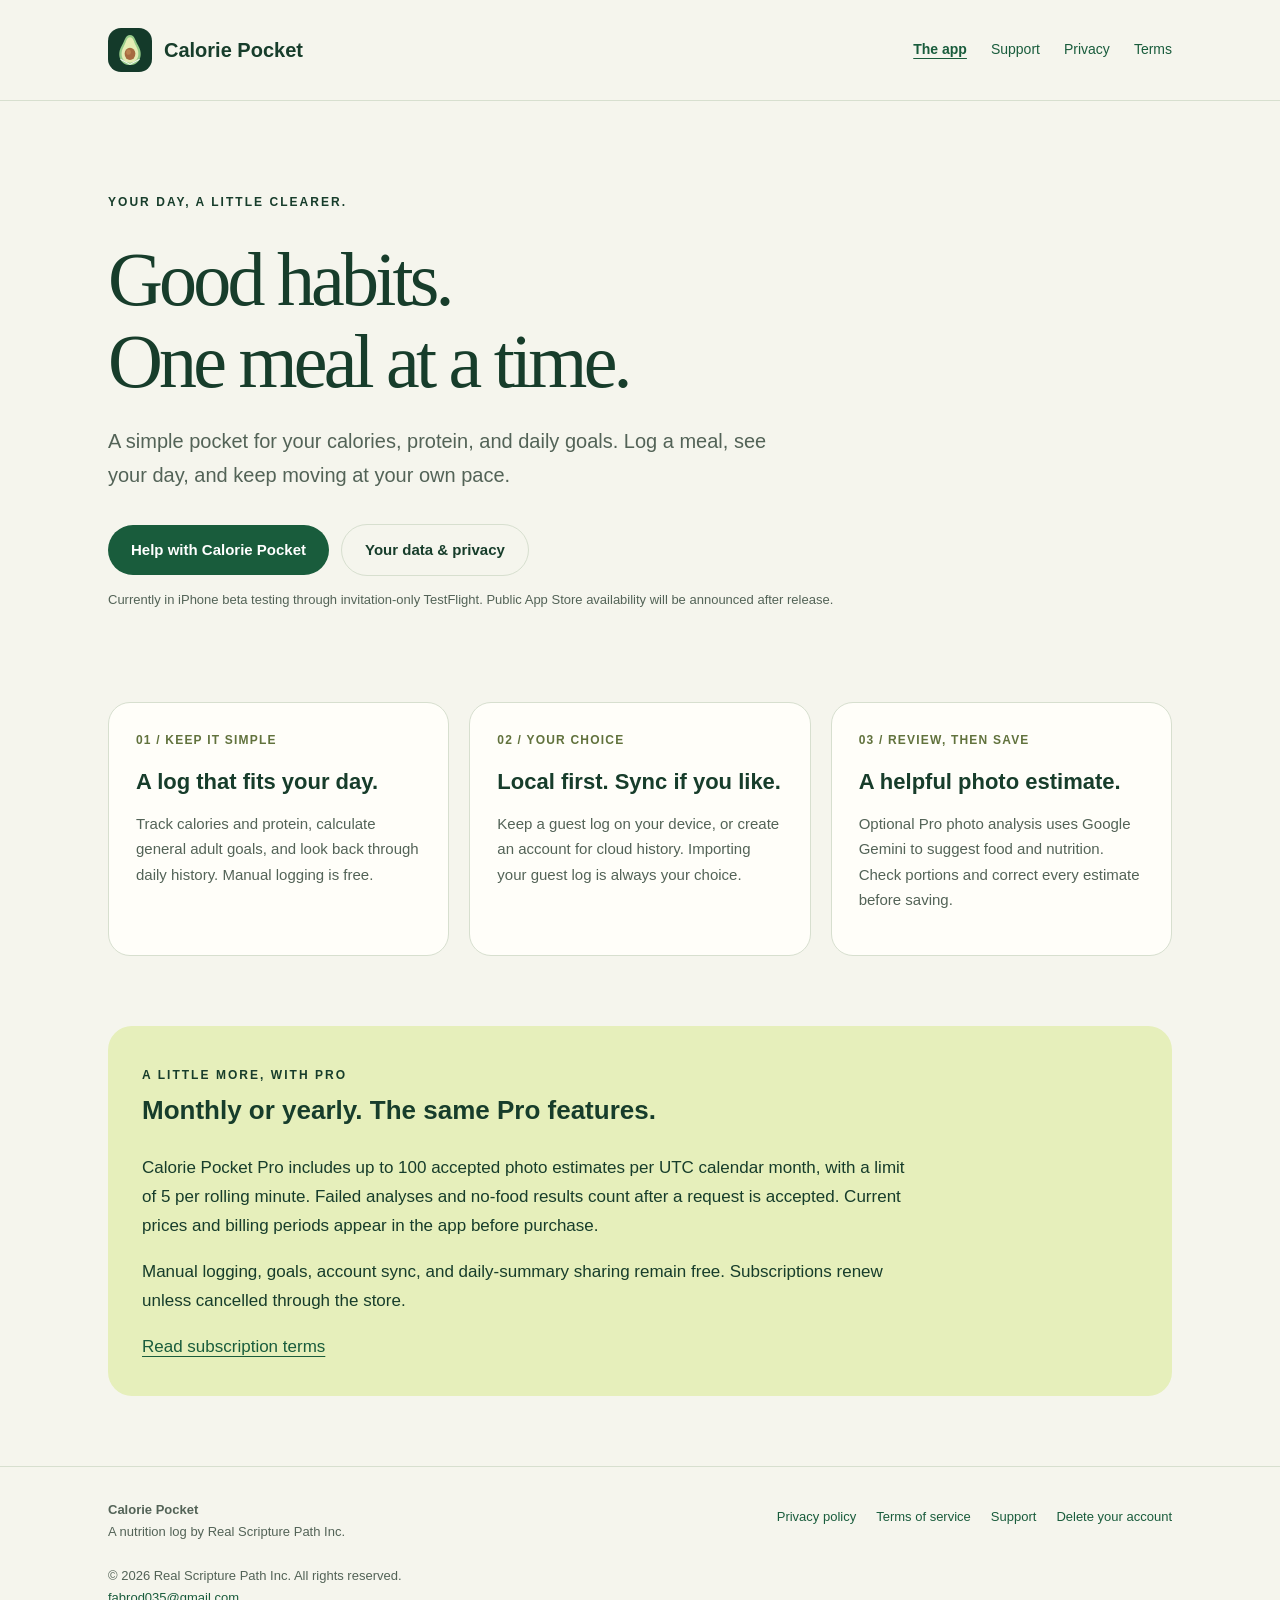
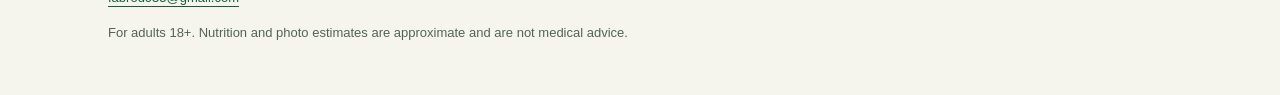
==== index.html @ abe977d9 "Publish Calorie Pocket support and legal website" ====
<!doctype html>
<html lang="en"><head><meta charset="utf-8"><meta name="viewport" content="width=device-width, initial-scale=1"><title>A little clarity at every meal — Calorie Pocket</title><meta name="description" content="Calorie Pocket helps adults log calories and protein, review daily history, and keep a clearer picture of their nutrition."><meta name="theme-color" content="#173d2b"><meta name="color-scheme" content="light"><link rel="icon" href="mark.svg" type="image/svg+xml"><link rel="stylesheet" href="styles.css"></head>
<body><a class="skip" href="#main">Skip to content</a><header><div class="wrap header"><a class="brand" href="index.html"><img src="mark.svg" width="44" height="44" alt="">Calorie Pocket</a><nav aria-label="Main navigation"><a href="index.html" aria-current="page">The app</a><a href="support.html">Support</a><a href="privacy.html">Privacy</a><a href="terms.html">Terms</a></nav></div></header><main id="main" class="wrap"><section class="hero"><span class="eyebrow">Your day, a little clearer.</span><h1>Good habits.<br>One meal at a time.</h1><p class="intro">A simple pocket for your calories, protein, and daily goals. Log a meal, see your day, and keep moving at your own pace.</p><a class="button" href="support.html">Help with Calorie Pocket</a><a class="button outline" href="privacy.html">Your data &amp; privacy</a><p class="fine">Currently in iPhone beta testing through invitation-only TestFlight. Public App Store availability will be announced after release.</p></section><section class="cards" aria-label="App features"><article class="card"><span class="number">01 / KEEP IT SIMPLE</span><h2>A log that fits your day.</h2><p>Track calories and protein, calculate general adult goals, and look back through daily history. Manual logging is free.</p></article><article class="card"><span class="number">02 / YOUR CHOICE</span><h2>Local first. Sync if you like.</h2><p>Keep a guest log on your device, or create an account for cloud history. Importing your guest log is always your choice.</p></article><article class="card"><span class="number">03 / REVIEW, THEN SAVE</span><h2>A helpful photo estimate.</h2><p>Optional Pro photo analysis uses Google Gemini to suggest food and nutrition. Check portions and correct every estimate before saving.</p></article></section><section class="band"><span class="eyebrow">A little more, with Pro</span><h2>Monthly or yearly. The same Pro features.</h2><p>Calorie Pocket Pro includes up to 100 accepted photo estimates per UTC calendar month, with a limit of 5 per rolling minute. Failed analyses and no-food results count after a request is accepted. Current prices and billing periods appear in the app before purchase.</p><p>Manual logging, goals, account sync, and daily-summary sharing remain free. Subscriptions renew unless cancelled through the store.</p><a href="terms.html#subscriptions">Read subscription terms</a></section></main><footer><div class="wrap"><div class="footer-top"><p><strong>Calorie Pocket</strong><br>A nutrition log by Real Scripture Path Inc.</p><nav aria-label="Footer navigation"><a href="privacy.html">Privacy policy</a><a href="terms.html">Terms of service</a><a href="support.html">Support</a><a href="delete-account.html">Delete your account</a></nav></div><p>© 2026 Real Scripture Path Inc. All rights reserved.<br><a href="mailto:fabrod035@gmail.com">fabrod035@gmail.com</a></p><p class="fine">For adults 18+. Nutrition and photo estimates are approximate and are not medical advice.</p></div></footer></body></html>
---- styles.css ----
@charset "UTF-8";
:root{color-scheme:light;--ink:#173d2b;--muted:#536357;--paper:#f5f5ed;--line:#d7dfcf;--green:#195c3c;--white:#fffef9;--lime:#e6efbb}*{box-sizing:border-box}body{margin:0;background:var(--paper);color:var(--ink);font:17px/1.7 -apple-system,BlinkMacSystemFont,"Segoe UI",sans-serif}a{color:var(--green);text-underline-offset:4px}a:hover{text-decoration-thickness:2px}a:focus-visible,summary:focus-visible{outline:3px solid #7c861c;outline-offset:5px;border-radius:3px}.skip{position:absolute;top:-90px;left:20px;background:white;padding:12px;z-index:10}.skip:focus{top:12px}.wrap{max-width:1120px;margin:auto;padding:0 28px}header{border-bottom:1px solid var(--line)}.header{display:flex;align-items:center;justify-content:space-between;gap:22px;min-height:100px;padding-top:20px;padding-bottom:20px}.brand{display:flex;align-items:center;gap:12px;font-size:20px;font-weight:750;text-decoration:none;color:var(--ink);white-space:nowrap}.brand img{width:44px;height:44px;border-radius:13px}nav{display:flex;flex-wrap:wrap;gap:10px 24px}nav a{font-size:14px;text-decoration:none;padding:7px 0}nav a[aria-current=page]{text-decoration:underline;font-weight:700}.eyebrow{text-transform:uppercase;letter-spacing:.17em;font-weight:750;font-size:12px}.hero{padding:86px 0 78px}.hero h1{font-family:Georgia,"Times New Roman",serif;font-size:clamp(44px,7vw,76px);font-weight:400;letter-spacing:-.05em;line-height:1.08;margin:22px 0;max-width:800px}.intro{font-size:20px;max-width:690px;color:var(--muted)}.button{display:inline-block;padding:12px 23px;border-radius:100px;background:var(--green);color:white;text-decoration:none;font-weight:650;font-size:15px;margin:12px 12px 0 0}.button.outline{background:transparent;border:1px solid var(--line);color:var(--ink)}.cards{display:grid;grid-template-columns:repeat(3,1fr);gap:20px;margin:0 0 70px}.card{background:var(--white);border:1px solid var(--line);border-radius:22px;padding:27px}.number{display:block;font-size:12px;font-weight:750;color:#61723d;letter-spacing:.1em}.card h2{font-size:22px;line-height:1.25;margin:18px 0 12px}.card p{font-size:15px;color:var(--muted)}.band{padding:34px;background:var(--lime);border-radius:24px;margin:0 0 70px}.band h2{margin-top:0;font-size:26px}.band p{max-width:780px}.page-title{padding:58px 0 36px;border-bottom:1px solid var(--line);margin-bottom:42px}.page-title h1{font-family:Georgia,"Times New Roman",serif;font-weight:400;font-size:clamp(38px,5vw,56px);line-height:1.15;letter-spacing:-.035em;margin:15px 0}.page-title p{max-width:750px;color:var(--muted)}.date{font-size:13px}.legal-layout{display:grid;grid-template-columns:205px minmax(0,1fr);gap:56px;padding-bottom:65px}.contents{font-size:13px;position:sticky;top:24px;align-self:start}.contents strong{display:block;margin-bottom:10px}.contents a{display:block;padding:5px 0;text-decoration:none}.prose{max-width:800px;min-width:0}.prose h2{font-size:23px;line-height:1.35;margin:36px 0 12px;scroll-margin-top:24px}.prose h2:first-child{margin-top:0}.prose h3{font-size:18px;margin:24px 0 8px}.prose p{margin:0 0 18px;color:#344e3c}.prose li{margin-bottom:9px;color:#344e3c}.prose ul,.prose ol{padding-left:23px}.notice{padding:22px 24px;background:var(--lime);border-radius:15px;margin-bottom:28px}.notice p:last-child{margin-bottom:0}.table-wrap{overflow:auto;border:1px solid var(--line);border-radius:14px;margin:22px 0}table{width:100%;border-collapse:collapse;text-align:left;font-size:14px;background:var(--white)}th,td{padding:15px;border-bottom:1px solid var(--line);vertical-align:top}th{color:var(--ink);background:#edf0e3}tr:last-child td{border:0}details{border-bottom:1px solid var(--line);padding:18px 0}summary{cursor:pointer;font-weight:650;font-size:18px}details p{padding-top:14px}footer{border-top:1px solid var(--line);padding:32px 0 38px;font-size:13px;color:var(--muted)}.footer-top{display:flex;justify-content:space-between;gap:20px;flex-wrap:wrap;margin-bottom:22px}.footer-top p{margin:0}footer nav{gap:10px 20px}footer nav a{font-size:13px}.fine{font-size:13px;color:var(--muted)}@media(max-width:760px){.header{align-items:flex-start;flex-direction:column;gap:12px;min-height:0}.wrap{padding-left:21px;padding-right:21px}nav{gap:8px 19px}.hero{padding:48px 0}.intro{font-size:18px}.cards{grid-template-columns:1fr;gap:13px;margin-bottom:38px}.card{padding:24px}.card h2{margin-top:9px}.band{padding:25px;margin-bottom:40px}.page-title{padding-top:36px;margin-bottom:28px}.legal-layout{display:block}.contents{position:static;border-bottom:1px solid var(--line);padding-bottom:20px;margin-bottom:30px}.contents a{display:inline-block;margin-right:17px}.prose h2{font-size:22px}.table-wrap{margin-left:-2px;margin-right:-2px}th,td{padding:12px;min-width:140px}}@media(prefers-reduced-motion:no-preference){html{scroll-behavior:smooth}}@media print{header,footer,.contents,.skip,.button{display:none}.legal-layout{display:block}.wrap{max-width:none;padding:0}.page-title{padding-top:0}body{font-size:11pt;background:white}.notice{border:1px solid #aaa}a{color:inherit}.prose{max-width:none}}
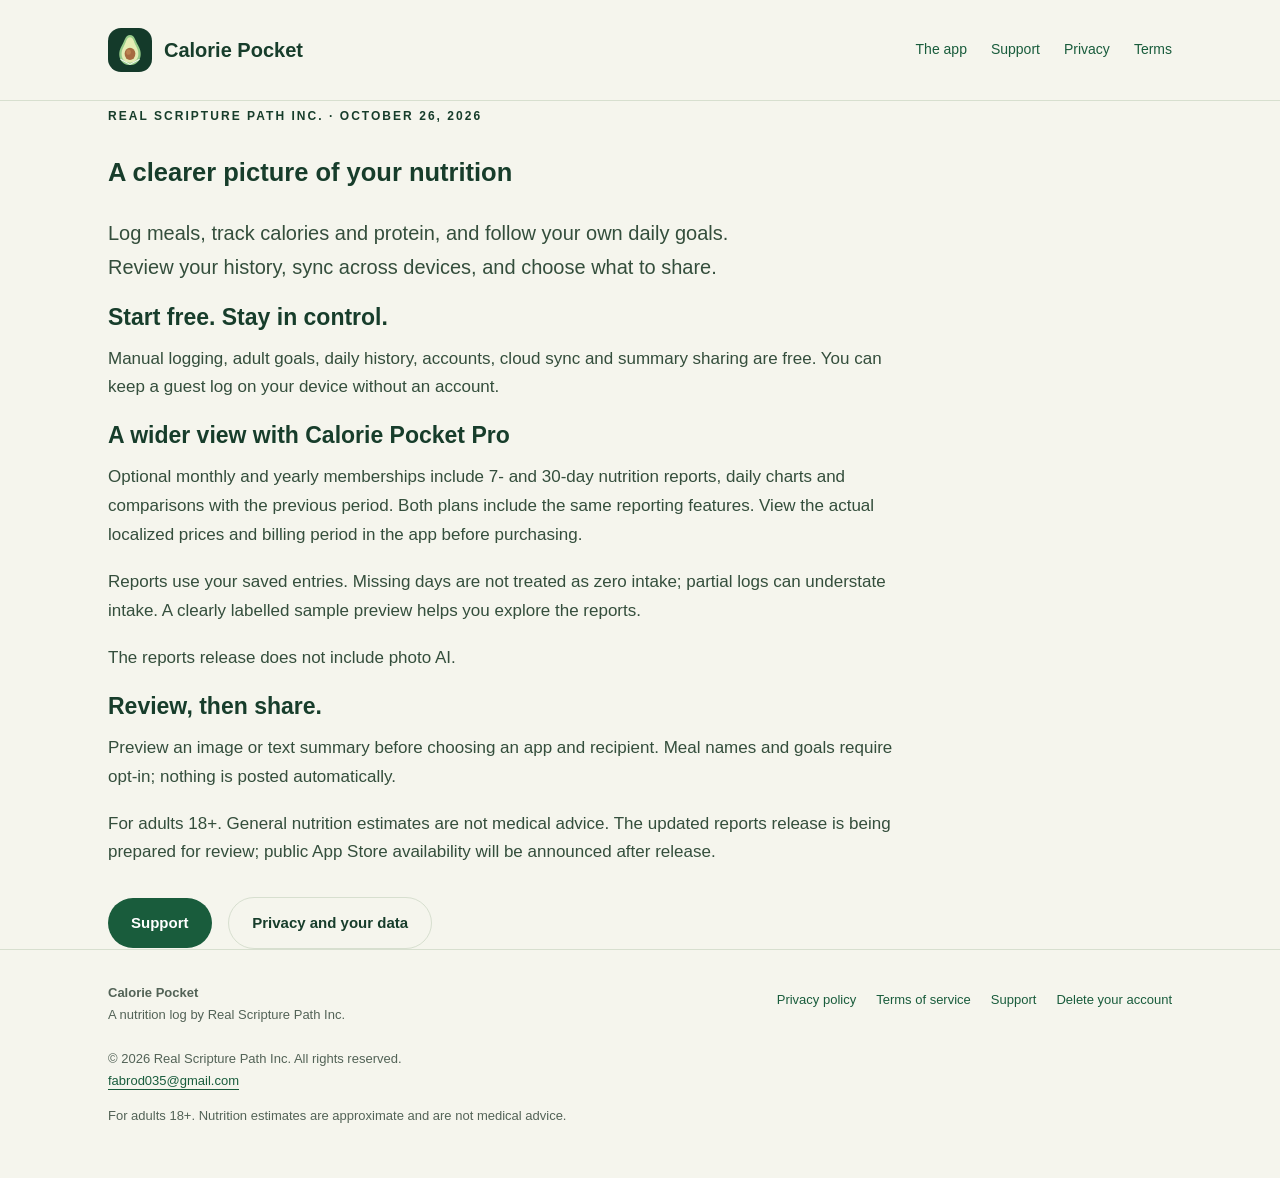
==== commit c952266f: "Describe free core tracking and optional Pro nutrition reports" ====
--- a/index.html
+++ b/index.html
@@ -1,3 +1,3 @@
 <!doctype html>
-<html lang="en"><head><meta charset="utf-8"><meta name="viewport" content="width=device-width, initial-scale=1"><title>A little clarity at every meal — Calorie Pocket</title><meta name="description" content="Calorie Pocket helps adults log calories and protein, review daily history, and keep a clearer picture of their nutrition."><meta name="theme-color" content="#173d2b"><meta name="color-scheme" content="light"><link rel="icon" href="mark.svg" type="image/svg+xml"><link rel="stylesheet" href="styles.css"></head>
-<body><a class="skip" href="#main">Skip to content</a><header><div class="wrap header"><a class="brand" href="index.html"><img src="mark.svg" width="44" height="44" alt="">Calorie Pocket</a><nav aria-label="Main navigation"><a href="index.html" aria-current="page">The app</a><a href="support.html">Support</a><a href="privacy.html">Privacy</a><a href="terms.html">Terms</a></nav></div></header><main id="main" class="wrap"><section class="hero"><span class="eyebrow">Your day, a little clearer.</span><h1>Good habits.<br>One meal at a time.</h1><p class="intro">A simple pocket for your calories, protein, and daily goals. Log a meal, see your day, and keep moving at your own pace.</p><a class="button" href="support.html">Help with Calorie Pocket</a><a class="button outline" href="privacy.html">Your data &amp; privacy</a><p class="fine">Currently in iPhone beta testing through invitation-only TestFlight. Public App Store availability will be announced after release.</p></section><section class="cards" aria-label="App features"><article class="card"><span class="number">01 / KEEP IT SIMPLE</span><h2>A log that fits your day.</h2><p>Track calories and protein, calculate general adult goals, and look back through daily history. Manual logging is free.</p></article><article class="card"><span class="number">02 / YOUR CHOICE</span><h2>Local first. Sync if you like.</h2><p>Keep a guest log on your device, or create an account for cloud history. Importing your guest log is always your choice.</p></article><article class="card"><span class="number">03 / REVIEW, THEN SAVE</span><h2>A helpful photo estimate.</h2><p>Optional Pro photo analysis uses Google Gemini to suggest food and nutrition. Check portions and correct every estimate before saving.</p></article></section><section class="band"><span class="eyebrow">A little more, with Pro</span><h2>Monthly or yearly. The same Pro features.</h2><p>Calorie Pocket Pro includes up to 100 accepted photo estimates per UTC calendar month, with a limit of 5 per rolling minute. Failed analyses and no-food results count after a request is accepted. Current prices and billing periods appear in the app before purchase.</p><p>Manual logging, goals, account sync, and daily-summary sharing remain free. Subscriptions renew unless cancelled through the store.</p><a href="terms.html#subscriptions">Read subscription terms</a></section></main><footer><div class="wrap"><div class="footer-top"><p><strong>Calorie Pocket</strong><br>A nutrition log by Real Scripture Path Inc.</p><nav aria-label="Footer navigation"><a href="privacy.html">Privacy policy</a><a href="terms.html">Terms of service</a><a href="support.html">Support</a><a href="delete-account.html">Delete your account</a></nav></div><p>© 2026 Real Scripture Path Inc. All rights reserved.<br><a href="mailto:fabrod035@gmail.com">fabrod035@gmail.com</a></p><p class="fine">For adults 18+. Nutrition and photo estimates are approximate and are not medical advice.</p></div></footer></body></html>+<html lang="en"><head><meta charset="utf-8"><meta name="viewport" content="width=device-width, initial-scale=1"><title>A clearer picture of your nutrition — Calorie Pocket</title><meta name="description" content="Support for Calorie Pocket accounts, meal logs, subscriptions, and photo estimates."><meta name="theme-color" content="#173d2b"><meta name="color-scheme" content="light"><link rel="icon" href="mark.svg" type="image/svg+xml"><link rel="stylesheet" href="styles.css"></head>
+<body><a class="skip" href="#main">Skip to content</a><header><div class="wrap header"><a class="brand" href="index.html"><img src="mark.svg" width="44" height="44" alt="">Calorie Pocket</a><nav aria-label="Main navigation"><a href="index.html">The app</a><a href="support.html">Support</a><a href="privacy.html">Privacy</a><a href="terms.html">Terms</a></nav></div></header><main id="main" class="wrap"><article class="prose"><span class="eyebrow">Real Scripture Path Inc. · October 26, 2026</span><h1>A clearer picture of your nutrition</h1><p class="intro">Log meals, track calories and protein, and follow your own daily goals. Review your history, sync across devices, and choose what to share.</p><section><h2>Start free. Stay in control.</h2><p>Manual logging, adult goals, daily history, accounts, cloud sync and summary sharing are free. You can keep a guest log on your device without an account.</p></section><section><h2>A wider view with Calorie Pocket Pro</h2><p>Optional monthly and yearly memberships include 7- and 30-day nutrition reports, daily charts and comparisons with the previous period. Both plans include the same reporting features. View the actual localized prices and billing period in the app before purchasing.</p><p>Reports use your saved entries. Missing days are not treated as zero intake; partial logs can understate intake. A clearly labelled sample preview helps you explore the reports.</p><p>The reports release does not include photo AI.</p></section><section><h2>Review, then share.</h2><p>Preview an image or text summary before choosing an app and recipient. Meal names and goals require opt-in; nothing is posted automatically.</p></section><p>For adults 18+. General nutrition estimates are not medical advice. The updated reports release is being prepared for review; public App Store availability will be announced after release.</p><a class="button" href="support.html">Support</a> <a class="button outline" href="privacy.html">Privacy and your data</a></article></main><footer><div class="wrap"><div class="footer-top"><p><strong>Calorie Pocket</strong><br>A nutrition log by Real Scripture Path Inc.</p><nav aria-label="Footer navigation"><a href="privacy.html">Privacy policy</a><a href="terms.html">Terms of service</a><a href="support.html">Support</a><a href="delete-account.html">Delete your account</a></nav></div><p>© 2026 Real Scripture Path Inc. All rights reserved.<br><a href="mailto:fabrod035@gmail.com">fabrod035@gmail.com</a></p><p class="fine">For adults 18+. Nutrition estimates are approximate and are not medical advice.</p></div></footer></body></html>
